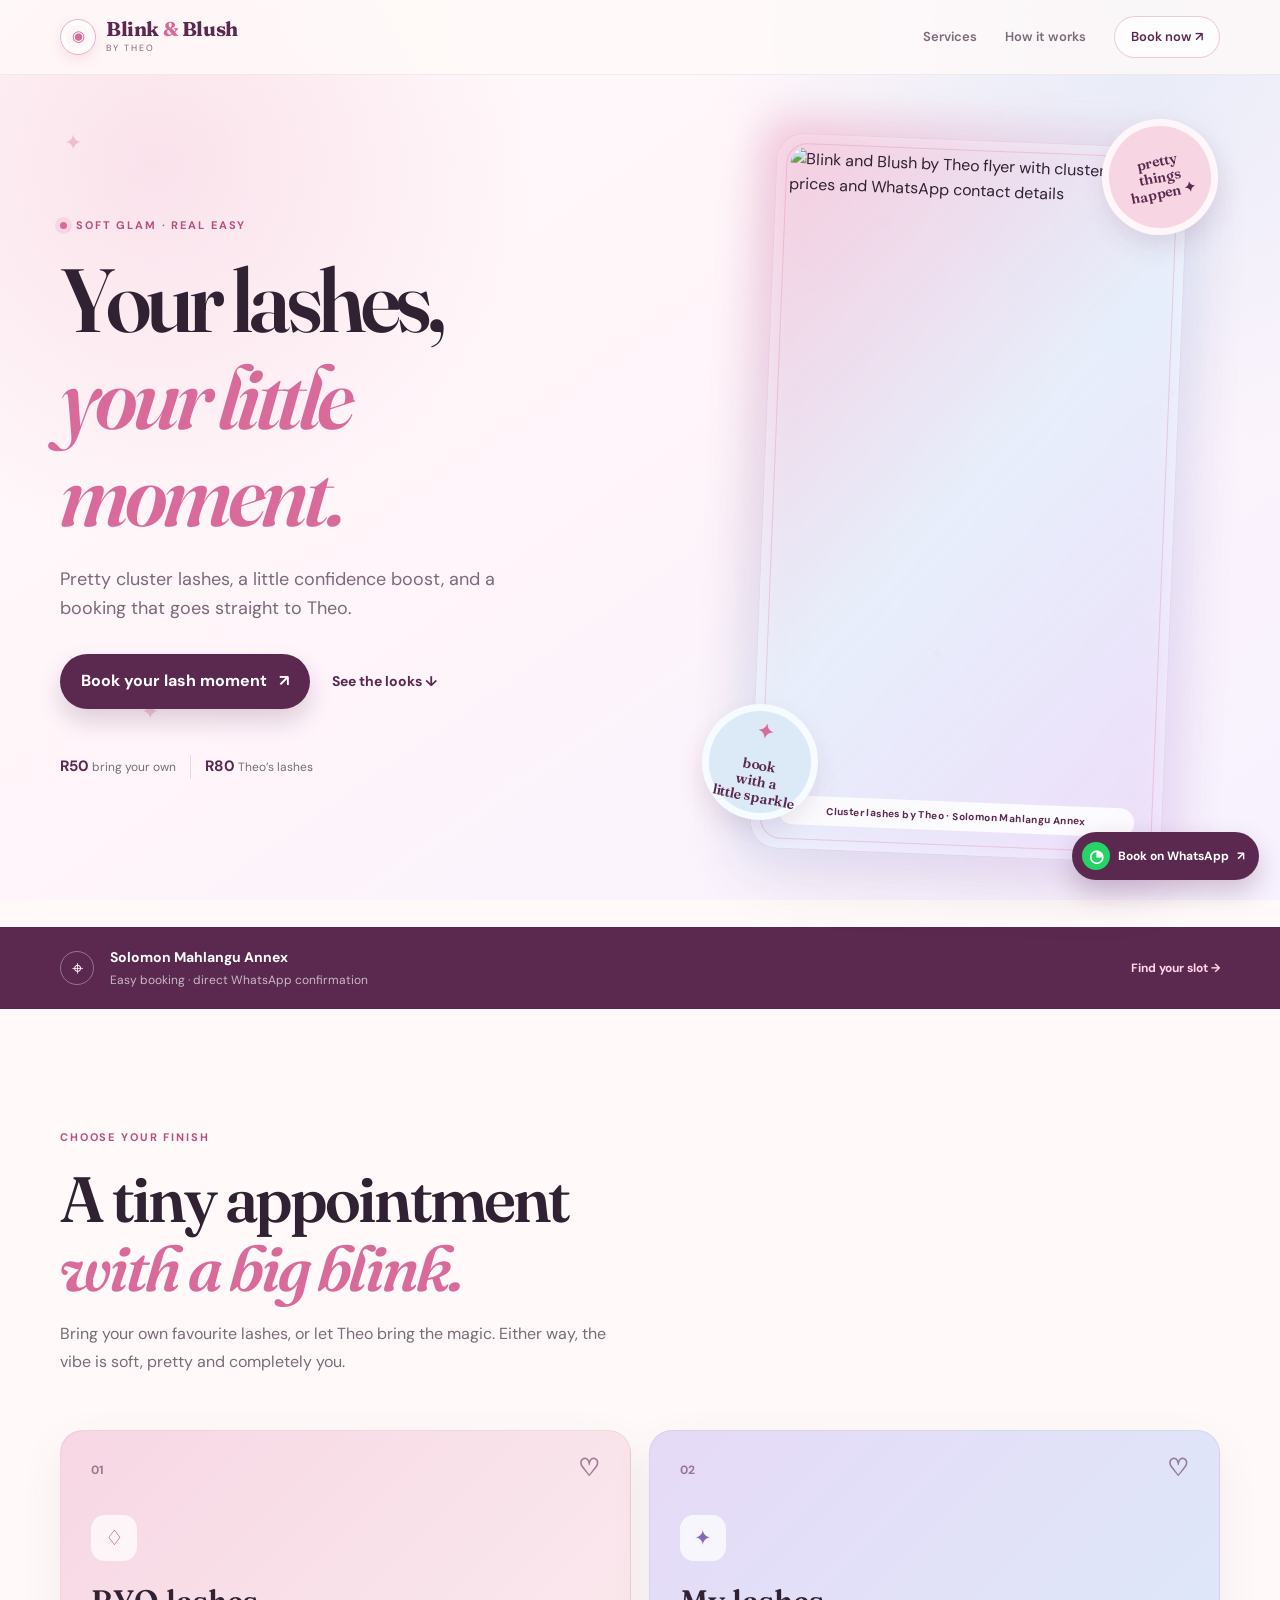
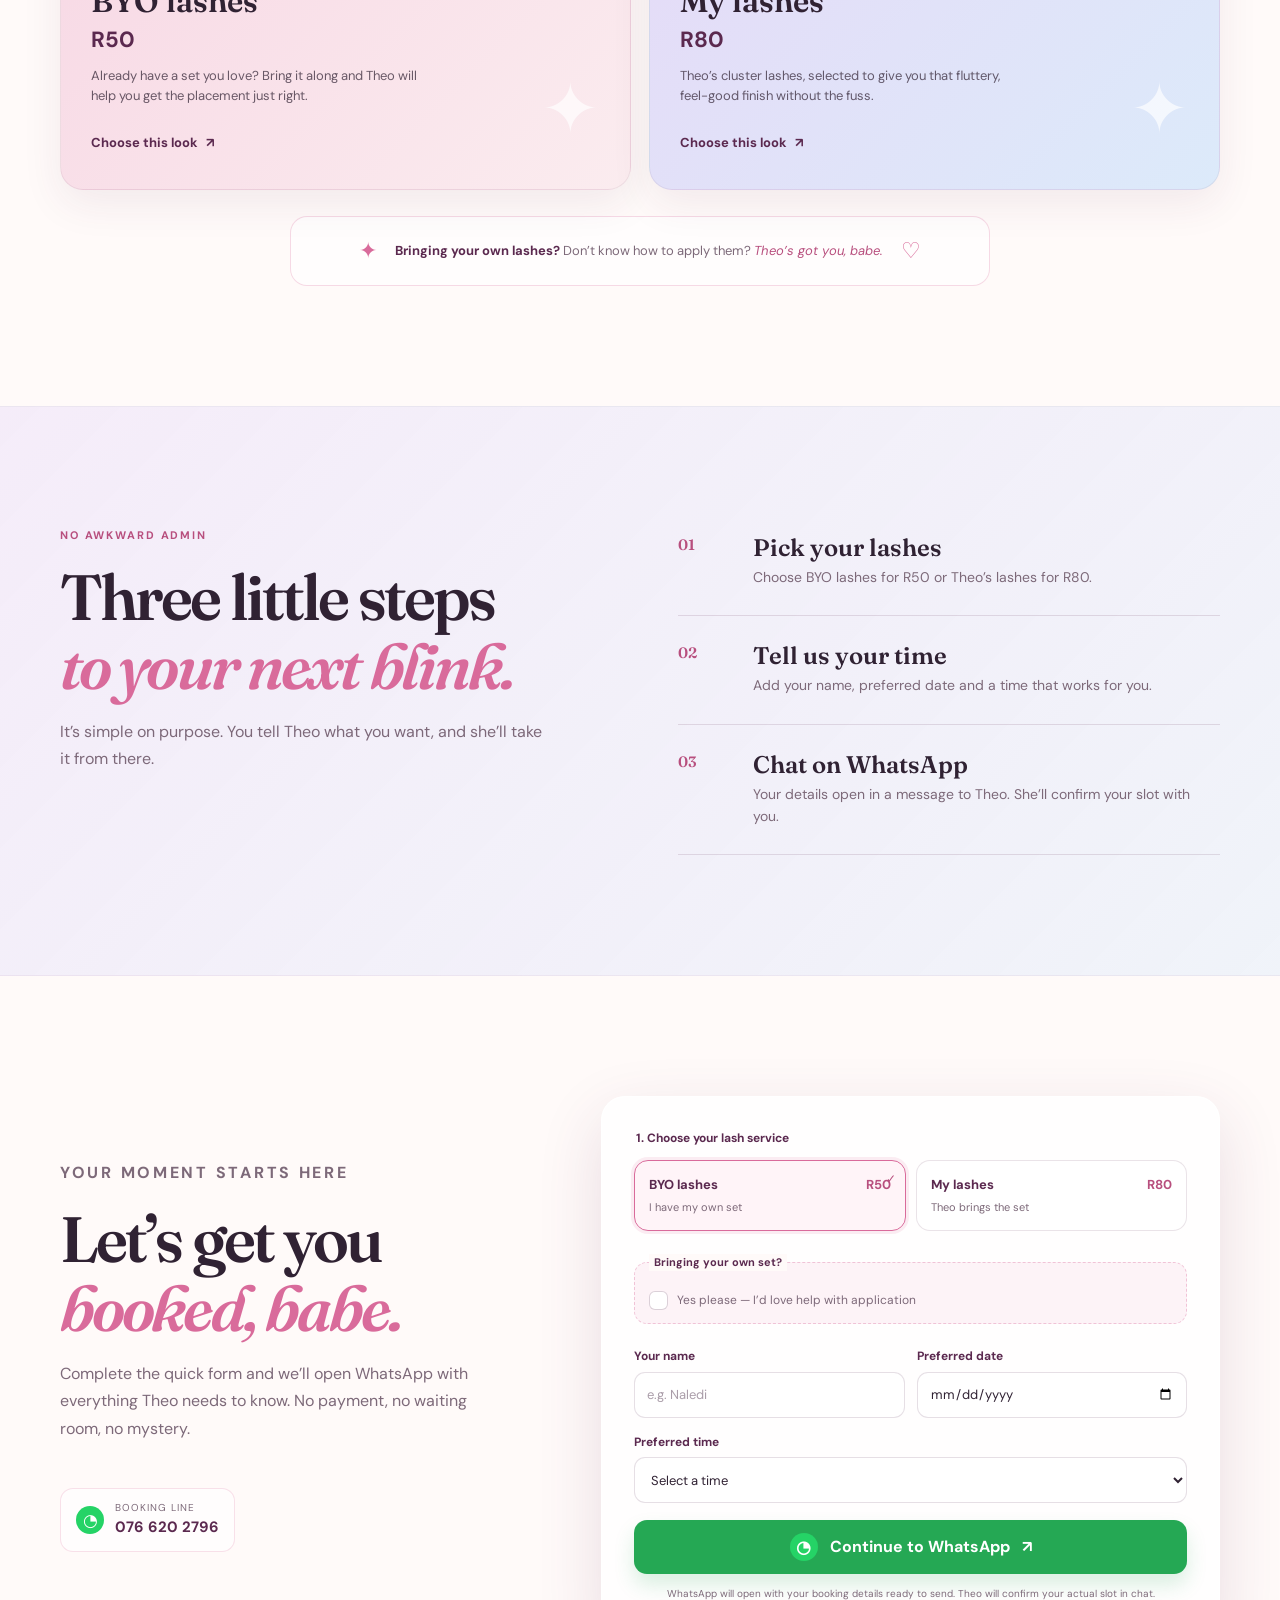
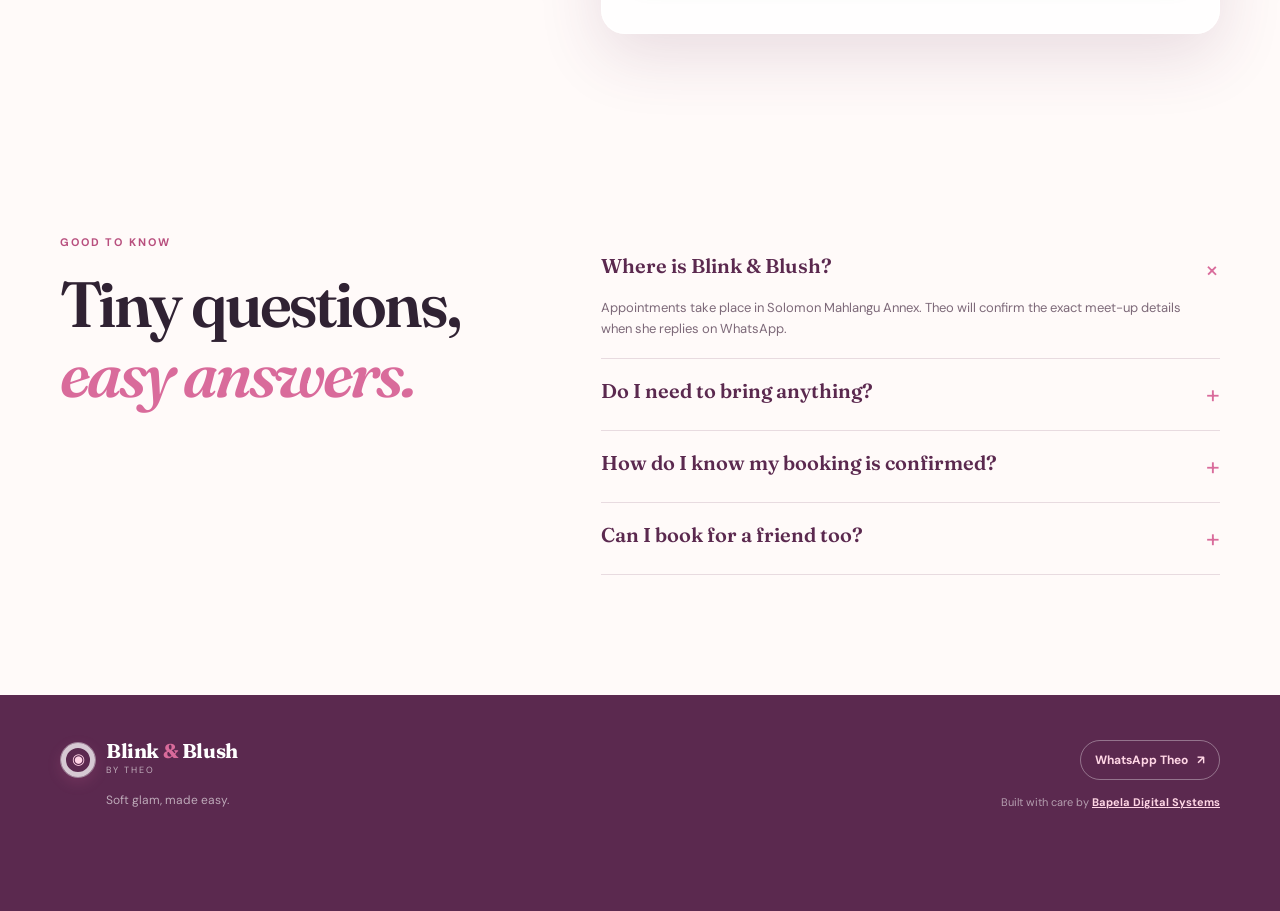
==== projects/blink-and-blush/index.html @ 21116d06 "Add Blink and Blush WhatsApp booking site" ====
<!doctype html>
<html lang="en-ZA">
<head>
  <meta charset="utf-8">
  <meta name="viewport" content="width=device-width, initial-scale=1">
  <title>Blink &amp; Blush by Theo | Cluster Lashes in Solomon Mahlangu Annex</title>
  <meta name="description" content="Book cluster lashes with Theo at Blink &amp; Blush in Solomon Mahlangu Annex. BYO lashes R50 or My lashes R80. Book directly on WhatsApp.">
  <meta name="author" content="Theo — Blink &amp; Blush">
  <meta name="theme-color" content="#f4c3d8">
  <link rel="canonical" href="https://bapeladigital.co.za/blink-and-blush/">
  <meta property="og:type" content="business.business">
  <meta property="og:title" content="Blink &amp; Blush by Theo | Book your lash moment">
  <meta property="og:description" content="Soft, pretty cluster lashes in Solomon Mahlangu Annex. Choose BYO lashes for R50 or My lashes for R80, then book straight to Theo's WhatsApp.">
  <meta property="og:image" content="https://bapeladigital.co.za/assets/bapela-search-icon-512.png">
  <meta property="og:locale" content="en_ZA">
  <meta property="og:site_name" content="Blink &amp; Blush by Theo">
  <meta name="twitter:card" content="summary_large_image">
  <meta name="twitter:title" content="Blink &amp; Blush by Theo">
  <meta name="twitter:description" content="Your lashes, your little moment. Book direct on WhatsApp.">
  <meta name="twitter:image" content="https://bapeladigital.co.za/assets/bapela-search-icon-512.png">
  <link rel="icon" type="image/png" sizes="48x48" href="assets/bapela-search-icon-48.png">
  <link rel="icon" type="image/png" sizes="192x192" href="assets/bapela-search-icon-192.png">
  <link rel="shortcut icon" href="favicon.ico">
  <link rel="preconnect" href="https://fonts.googleapis.com">
  <link rel="preconnect" href="https://fonts.gstatic.com" crossorigin>
  <link href="https://fonts.googleapis.com/css2?family=DM+Sans:wght@400;500;600;700&family=Fraunces:opsz,wght@9..144,500;9..144,600;9..144,700&display=swap" rel="stylesheet">
  <link rel="stylesheet" href="styles.css">
  <script type="application/ld+json">
  {
    "@context": "https://schema.org",
    "@type": "BeautySalon",
    "name": "Blink & Blush by Theo",
    "description": "Cluster lash application by Theo in Solomon Mahlangu Annex.",
    "url": "https://bapeladigital.co.za/blink-and-blush/",
    "telephone": "+27766202796",
    "image": "https://bapeladigital.co.za/assets/bapela-search-icon-512.png",
    "priceRange": "R50-R80",
    "address": {
      "@type": "PostalAddress",
      "addressLocality": "Solomon Mahlangu Annex",
      "addressCountry": "ZA"
    },
    "areaServed": "Solomon Mahlangu Annex",
    "sameAs": ["https://wa.me/27766202796"],
    "makesOffer": [
      {"@type":"Offer","name":"Bring your own lashes","price":"50","priceCurrency":"ZAR"},
      {"@type":"Offer","name":"My lashes","price":"80","priceCurrency":"ZAR"}
    ],
    "parentOrganization": {
      "@type": "Organization",
      "name": "Bapela Digital Systems",
      "url": "https://bapeladigital.co.za/"
    }
  }
  </script>
</head>
<body>
  <div class="sparkle-field" aria-hidden="true"><span>✦</span><span>✧</span><span>✦</span><span>⋆</span><span>✧</span></div>
  <header class="site-header">
    <div class="shell header-inner">
      <a class="brand" href="#top" aria-label="Blink and Blush by Theo home">
        <span class="brand-mark" aria-hidden="true">◉</span>
        <span><strong>Blink <em>&amp;</em> Blush</strong><small>by Theo</small></span>
      </a>
      <nav class="nav-links" aria-label="Main navigation">
        <a href="#services">Services</a>
        <a href="#how-it-works">How it works</a>
        <a class="nav-book" href="#book">Book now <span aria-hidden="true">↗</span></a>
      </nav>
    </div>
  </header>

  <main id="top">
    <section class="hero shell" aria-labelledby="hero-title">
      <div class="hero-copy">
        <p class="eyebrow"><span class="eyebrow-dot"></span> soft glam · real easy</p>
        <h1 id="hero-title">Your lashes,<br><span>your little moment.</span></h1>
        <p class="hero-lede">Pretty cluster lashes, a little confidence boost, and a booking that goes straight to Theo.</p>
        <div class="hero-actions">
          <a class="button button-primary" href="#book">Book your lash moment <span aria-hidden="true">↗</span></a>
          <a class="text-link" href="#services">See the looks <span aria-hidden="true">↓</span></a>
        </div>
        <div class="hero-proof" aria-label="Service highlights">
          <span><b>R50</b> bring your own</span>
          <span class="proof-divider" aria-hidden="true"></span>
          <span><b>R80</b> Theo’s lashes</span>
        </div>
      </div>
      <div class="hero-art-wrap">
        <div class="hero-sticker sticker-top" aria-hidden="true">pretty<br>things<br>happen ✦</div>
        <figure class="flyer-frame">
          <div class="frame-glow"></div>
          <img src="/manus-storage/IMG-20261007-WA0031_226f4c44.jpg" alt="Blink and Blush by Theo flyer with cluster lash prices and WhatsApp contact details" fetchpriority="high">
          <figcaption>Cluster lashes by Theo · Solomon Mahlangu Annex</figcaption>
        </figure>
        <div class="hero-sticker sticker-bottom" aria-hidden="true"><span>✦</span> book<br>with a<br>little sparkle</div>
      </div>
    </section>

    <section class="location-strip" aria-label="Location and booking promise">
      <div class="shell location-inner">
        <span class="location-icon" aria-hidden="true">⌖</span>
        <p><strong>Solomon Mahlangu Annex</strong><span>Easy booking · direct WhatsApp confirmation</span></p>
        <a href="#book">Find your slot <span aria-hidden="true">→</span></a>
      </div>
    </section>

    <section class="section shell" id="services" aria-labelledby="services-title">
      <div class="section-heading">
        <p class="eyebrow">Choose your finish</p>
        <h2 id="services-title">A tiny appointment<br><span>with a big blink.</span></h2>
        <p>Bring your own favourite lashes, or let Theo bring the magic. Either way, the vibe is soft, pretty and completely you.</p>
      </div>
      <div class="service-grid">
        <article class="service-card service-card-featured">
          <div class="card-topline"><span class="service-number">01</span><span class="mini-heart" aria-hidden="true">♡</span></div>
          <div class="service-icon icon-pink" aria-hidden="true">♢</div>
          <h3>BYO lashes</h3>
          <p class="service-price">R50</p>
          <p class="service-description">Already have a set you love? Bring it along and Theo will help you get the placement just right.</p>
          <a class="card-link" href="#book" data-service="BYO lashes">Choose this look <span aria-hidden="true">↗</span></a>
        </article>
        <article class="service-card service-card-lilac">
          <div class="card-topline"><span class="service-number">02</span><span class="mini-heart" aria-hidden="true">♡</span></div>
          <div class="service-icon icon-lilac" aria-hidden="true">✦</div>
          <h3>My lashes</h3>
          <p class="service-price">R80</p>
          <p class="service-description">Theo’s cluster lashes, selected to give you that fluttery, feel-good finish without the fuss.</p>
          <a class="card-link" href="#book" data-service="My lashes">Choose this look <span aria-hidden="true">↗</span></a>
        </article>
      </div>
      <aside class="reassurance-note">
        <span class="note-sparkle" aria-hidden="true">✦</span>
        <p><strong>Bringing your own lashes?</strong> Don’t know how to apply them? <em>Theo’s got you, babe.</em></p>
        <span class="note-heart" aria-hidden="true">♡</span>
      </aside>
    </section>

    <section class="section section-soft" id="how-it-works" aria-labelledby="how-title">
      <div class="shell how-grid">
        <div class="section-heading">
          <p class="eyebrow">No awkward admin</p>
          <h2 id="how-title">Three little steps<br><span>to your next blink.</span></h2>
          <p>It’s simple on purpose. You tell Theo what you want, and she’ll take it from there.</p>
        </div>
        <ol class="steps-list">
          <li><span class="step-number">01</span><div><h3>Pick your lashes</h3><p>Choose BYO lashes for R50 or Theo’s lashes for R80.</p></div></li>
          <li><span class="step-number">02</span><div><h3>Tell us your time</h3><p>Add your name, preferred date and a time that works for you.</p></div></li>
          <li><span class="step-number">03</span><div><h3>Chat on WhatsApp</h3><p>Your details open in a message to Theo. She’ll confirm your slot with you.</p></div></li>
        </ol>
      </div>
    </section>

    <section class="section booking-section" id="book" aria-labelledby="book-title">
      <div class="shell booking-layout">
        <div class="booking-intro">
          <p class="eyebrow">Your moment starts here</p>
          <h2 id="book-title">Let’s get you<br><span>booked, babe.</span></h2>
          <p>Complete the quick form and we’ll open WhatsApp with everything Theo needs to know. No payment, no waiting room, no mystery.</p>
          <div class="booking-contact"><span class="wa-symbol" aria-hidden="true">◔</span><div><small>Booking line</small><strong>076 620 2796</strong></div></div>
        </div>
        <div class="booking-card">
          <form id="booking-form" novalidate>
            <fieldset>
              <legend>1. Choose your lash service</legend>
              <div class="choice-grid">
                <label class="choice-card">
                  <input type="radio" name="service" value="BYO lashes" data-price="R50" checked>
                  <span class="choice-card-body"><span class="choice-title">BYO lashes <strong>R50</strong></span><span class="choice-subtitle">I have my own set</span></span><span class="choice-check" aria-hidden="true">✓</span>
                </label>
                <label class="choice-card">
                  <input type="radio" name="service" value="My lashes" data-price="R80">
                  <span class="choice-card-body"><span class="choice-title">My lashes <strong>R80</strong></span><span class="choice-subtitle">Theo brings the set</span></span><span class="choice-check" aria-hidden="true">✓</span>
                </label>
              </div>
            </fieldset>
            <fieldset class="byo-help-fieldset" id="byo-help-fieldset">
              <legend>Bringing your own set?</legend>
              <label class="check-row"><input type="checkbox" id="application-help" name="applicationHelp"><span class="custom-check" aria-hidden="true">✓</span><span>Yes please — I’d love help with application</span></label>
            </fieldset>
            <div class="form-row">
              <div class="field-group"><label for="customer-name">Your name</label><input id="customer-name" name="customerName" type="text" autocomplete="name" placeholder="e.g. Naledi" required></div>
              <div class="field-group"><label for="booking-date">Preferred date</label><input id="booking-date" name="bookingDate" type="date" required></div>
            </div>
            <div class="field-group"><label for="booking-time">Preferred time</label><select id="booking-time" name="bookingTime" required><option value="">Select a time</option><option>09:00</option><option>10:00</option><option>11:00</option><option>12:00</option><option>13:00</option><option>14:00</option><option>15:00</option><option>16:00</option><option>17:00</option></select></div>
            <p class="form-error" id="form-error" role="alert" hidden>Please add your name, preferred date and a time so Theo can confirm your appointment.</p>
            <button class="button button-submit" type="submit"><span class="button-wa" aria-hidden="true">◔</span> Continue to WhatsApp <span aria-hidden="true">↗</span></button>
            <p class="form-note">WhatsApp will open with your booking details ready to send. Theo will confirm your actual slot in chat.</p>
          </form>
        </div>
      </div>
    </section>

    <section class="section faq-section" aria-labelledby="faq-title">
      <div class="shell faq-layout">
        <div class="section-heading"><p class="eyebrow">Good to know</p><h2 id="faq-title">Tiny questions,<br><span>easy answers.</span></h2></div>
        <div class="faq-list">
          <details open><summary>Where is Blink &amp; Blush? <span aria-hidden="true">+</span></summary><p>Appointments take place in Solomon Mahlangu Annex. Theo will confirm the exact meet-up details when she replies on WhatsApp.</p></details>
          <details><summary>Do I need to bring anything? <span aria-hidden="true">+</span></summary><p>Only bring your own lashes if you choose the BYO option. If you’re not sure how to apply them, tick the help box — Theo can guide you.</p></details>
          <details><summary>How do I know my booking is confirmed? <span aria-hidden="true">+</span></summary><p>Your WhatsApp message is a booking request. Theo will reply to confirm availability and your appointment time.</p></details>
          <details><summary>Can I book for a friend too? <span aria-hidden="true">+</span></summary><p>Absolutely. Mention how many people you’re booking for in your WhatsApp chat and Theo will help coordinate it.</p></details>
        </div>
      </div>
    </section>
  </main>

  <footer class="site-footer">
    <div class="shell footer-inner">
      <div><a class="brand brand-footer" href="#top"><span class="brand-mark" aria-hidden="true">◉</span><span><strong>Blink <em>&amp;</em> Blush</strong><small>by Theo</small></span></a><p class="footer-tagline">Soft glam, made easy.</p></div>
      <div class="footer-right"><a class="footer-wa" href="https://wa.me/27766202796?text=Hi%20Theo%20%F0%9F%92%95%20I%27d%20like%20to%20book%20lashes." target="_blank" rel="noopener">WhatsApp Theo <span aria-hidden="true">↗</span></a><p>Built with care by <a href="https://bapeladigital.co.za/" target="_blank" rel="noopener">Bapela Digital Systems</a></p></div>
    </div>
  </footer>
  <a class="floating-wa" href="#book" aria-label="Book your lashes on WhatsApp"><span class="floating-wa-icon" aria-hidden="true">◔</span><span>Book on WhatsApp</span><span aria-hidden="true">↗</span></a>
  <script src="script.js"></script>
</body>
</html>
---- projects/blink-and-blush/styles.css ----
:root {
  --ink: #302233;
  --plum: #5b294f;
  --muted: #7d6979;
  --pink: #d96b9b;
  --pink-deep: #b84f7e;
  --pink-soft: #f8dce8;
  --lavender: #e4dafa;
  --blue-soft: #d9e8f7;
  --paper: #fffaf9;
  --white: #ffffff;
  --line: rgba(91, 41, 79, .14);
  --shadow: 0 22px 65px rgba(96, 46, 87, .14);
  --shell: min(1160px, calc(100% - 44px));
}
* { box-sizing: border-box; }
html { scroll-behavior: smooth; }
body { margin: 0; color: var(--ink); background: var(--paper); font-family: "DM Sans", sans-serif; line-height: 1.55; overflow-x: hidden; }
body::before { content: ""; position: fixed; z-index: -2; inset: 0; background: radial-gradient(circle at 12% 18%, rgba(244,195,216,.42), transparent 28%), radial-gradient(circle at 89% 3%, rgba(207,226,246,.5), transparent 30%), linear-gradient(145deg, #fffaf9 0%, #fff5fa 48%, #f7f2ff 100%); }
img { max-width: 100%; }
a { color: inherit; }
button, input, select { font: inherit; }
.shell { width: var(--shell); margin-inline: auto; }
.sparkle-field { position: fixed; inset: 0; pointer-events: none; z-index: -1; overflow: hidden; color: rgba(217,107,155,.34); }
.sparkle-field span { position: absolute; font-size: 22px; animation: drift 8s ease-in-out infinite; }
.sparkle-field span:nth-child(1) { top: 14%; left: 5%; } .sparkle-field span:nth-child(2) { top: 42%; right: 8%; animation-delay: -2s; } .sparkle-field span:nth-child(3) { bottom: 19%; left: 11%; animation-delay: -5s; } .sparkle-field span:nth-child(4) { top: 70%; right: 26%; font-size: 30px; animation-delay: -3s; } .sparkle-field span:nth-child(5) { top: 23%; right: 30%; animation-delay: -6s; }
@keyframes drift { 50% { transform: translateY(-12px) rotate(12deg); opacity: .55; } }
.site-header { position: sticky; top: 0; z-index: 20; padding: 16px 0; background: rgba(255,250,249,.78); border-bottom: 1px solid rgba(91,41,79,.08); backdrop-filter: blur(18px); }
.header-inner, .footer-inner { display: flex; align-items: center; justify-content: space-between; gap: 24px; }
.brand { display: inline-flex; align-items: center; gap: 10px; text-decoration: none; color: var(--plum); }
.brand-mark { width: 36px; height: 36px; display: grid; place-items: center; color: var(--pink); border: 1px solid rgba(217,107,155,.5); border-radius: 50%; box-shadow: inset 0 0 0 5px rgba(255,255,255,.75), 0 5px 14px rgba(217,107,155,.16); font-size: 15px; }
.brand strong { display: block; font: 700 20px/1 "Fraunces", serif; letter-spacing: -.02em; }
.brand em { color: var(--pink); font-style: normal; }
.brand small { display: block; margin-top: 3px; font-size: 9px; letter-spacing: .22em; text-transform: uppercase; color: var(--muted); }
.nav-links { display: flex; align-items: center; gap: 28px; color: var(--muted); font-size: 13px; font-weight: 600; }
.nav-links a { text-decoration: none; } .nav-links a:hover, .nav-links a:focus-visible { color: var(--pink-deep); }
.nav-book { padding: 10px 16px; border: 1px solid rgba(217,107,155,.36); border-radius: 999px; background: rgba(255,255,255,.65); color: var(--plum) !important; }
.hero { min-height: 690px; display: grid; grid-template-columns: 1.05fr .95fr; align-items: center; gap: clamp(50px, 8vw, 130px); padding-top: 66px; padding-bottom: 72px; }
.eyebrow { display: flex; align-items: center; gap: 9px; margin: 0 0 18px; color: var(--pink-deep); font-size: 11px; font-weight: 700; letter-spacing: .17em; text-transform: uppercase; }
.eyebrow-dot { width: 7px; height: 7px; border-radius: 50%; background: var(--pink); box-shadow: 0 0 0 5px rgba(217,107,155,.14); }
h1, h2, h3, p { margin-top: 0; }
h1, h2, h3 { font-family: "Fraunces", serif; line-height: 1.08; font-weight: 600; }
h1 { max-width: 640px; margin-bottom: 22px; font-size: clamp(52px, 7vw, 94px); letter-spacing: -.05em; }
h1 span, h2 span { color: var(--pink); font-style: italic; }
.hero-lede { max-width: 480px; margin-bottom: 30px; color: var(--muted); font-size: 18px; line-height: 1.65; }
.hero-actions { display: flex; align-items: center; flex-wrap: wrap; gap: 22px; }
.button { display: inline-flex; align-items: center; justify-content: center; gap: 12px; border: 0; cursor: pointer; text-decoration: none; font-weight: 700; }
.button-primary { padding: 15px 21px; border-radius: 999px; background: var(--plum); color: white; box-shadow: 0 12px 24px rgba(91,41,79,.2); transition: transform .2s ease, background .2s ease, box-shadow .2s ease; }
.button-primary:hover, .button-primary:focus-visible { background: var(--pink-deep); transform: translateY(-2px); box-shadow: 0 16px 28px rgba(184,79,126,.25); }
.text-link { color: var(--plum); font-size: 14px; font-weight: 700; text-decoration: none; } .text-link:hover { color: var(--pink-deep); }
.hero-proof { display: flex; align-items: center; gap: 14px; margin-top: 46px; color: var(--muted); font-size: 12px; } .hero-proof b { color: var(--plum); font-size: 15px; } .proof-divider { width: 1px; height: 24px; background: var(--line); }
.hero-art-wrap { position: relative; width: min(100%, 410px); justify-self: center; }
.flyer-frame { position: relative; margin: 0; padding: 12px; background: rgba(255,255,255,.76); border: 1px solid rgba(255,255,255,.95); border-radius: 27px; box-shadow: var(--shadow), 0 0 0 1px rgba(217,107,155,.13); transform: rotate(2.3deg); }
.flyer-frame::before { content: ""; position: absolute; inset: 8px; border: 1px solid rgba(217,107,155,.28); border-radius: 21px; pointer-events: none; z-index: 1; }
.flyer-frame img { display: block; width: 100%; aspect-ratio: 768/1376; object-fit: cover; border-radius: 17px; }
.flyer-frame figcaption { position: absolute; bottom: 23px; left: 26px; right: 26px; z-index: 2; padding: 7px 10px; border-radius: 999px; background: rgba(255,255,255,.83); color: var(--plum); font-size: 10px; font-weight: 700; letter-spacing: .04em; text-align: center; }
.frame-glow { position: absolute; z-index: -1; inset: -18px; border-radius: 30px; background: linear-gradient(130deg, rgba(242,181,207,.7), rgba(211,226,248,.54), rgba(231,209,247,.72)); filter: blur(19px); }
.hero-sticker { position: absolute; z-index: 3; display: grid; place-items: center; width: 116px; height: 116px; border-radius: 50%; color: var(--plum); text-align: center; font: 600 14px/1.15 "Fraunces", serif; box-shadow: 0 12px 25px rgba(91,41,79,.12); transform: rotate(-12deg); }
.sticker-top { top: -22px; right: -44px; background: #f7d5e3; border: 7px solid #fff6fa; } .sticker-bottom { bottom: 35px; left: -62px; background: #dce9f7; border: 7px solid #f5fbff; transform: rotate(11deg); } .sticker-bottom span { color: var(--pink); font-size: 20px; }
.location-strip { background: var(--plum); color: white; } .location-inner { display: flex; align-items: center; gap: 16px; min-height: 82px; } .location-icon { display: grid; place-items: center; width: 34px; height: 34px; border: 1px solid rgba(255,255,255,.35); border-radius: 50%; font-size: 20px; } .location-inner p { display: flex; flex: 1; flex-direction: column; gap: 2px; margin: 0; } .location-inner strong { font-size: 14px; } .location-inner p span { color: rgba(255,255,255,.67); font-size: 12px; } .location-inner a { color: #ffd6e5; font-size: 12px; font-weight: 700; text-decoration: none; }
.section { padding-top: 120px; padding-bottom: 120px; } .section-heading { max-width: 560px; } .section-heading h2, .booking-intro h2 { margin-bottom: 18px; font-size: clamp(42px, 5vw, 64px); letter-spacing: -.045em; } .section-heading > p:last-child, .booking-intro > p { color: var(--muted); font-size: 16px; line-height: 1.7; }
.service-grid { display: grid; grid-template-columns: repeat(2, minmax(0, 1fr)); gap: 18px; margin-top: 55px; } .service-card { position: relative; min-height: 360px; padding: 30px; overflow: hidden; border: 1px solid rgba(91,41,79,.08); border-radius: 23px; box-shadow: 0 14px 40px rgba(91,41,79,.08); } .service-card::after { content: "✦"; position: absolute; right: 30px; bottom: 24px; color: rgba(255,255,255,.68); font-size: 70px; } .service-card-featured { background: linear-gradient(135deg, #f7d7e4, #fbecef); } .service-card-lilac { background: linear-gradient(135deg, #e6daf7, #dceafa); } .card-topline { display: flex; justify-content: space-between; color: rgba(91,41,79,.57); font-size: 12px; font-weight: 700; } .mini-heart { font-size: 24px; line-height: .6; } .service-icon { display: grid; place-items: center; width: 46px; height: 46px; margin-top: 36px; border-radius: 14px; font-size: 21px; } .icon-pink { background: rgba(255,255,255,.72); color: var(--pink-deep); } .icon-lilac { background: rgba(255,255,255,.75); color: #8a67bd; } .service-card h3 { margin: 24px 0 6px; font-size: 31px; } .service-price { margin-bottom: 12px; color: var(--plum); font: 700 22px "DM Sans", sans-serif; } .service-description { max-width: 330px; margin-bottom: 24px; color: rgba(48,34,51,.72); font-size: 13px; } .card-link { position: relative; z-index: 1; display: inline-flex; gap: 8px; color: var(--plum); font-size: 13px; font-weight: 700; text-decoration: none; } .card-link:hover { color: var(--pink-deep); }
.reassurance-note { display: flex; align-items: center; justify-content: center; gap: 18px; max-width: 700px; margin: 26px auto 0; padding: 17px 22px; border: 1px solid rgba(217,107,155,.25); border-radius: 17px; background: rgba(255,255,255,.65); text-align: center; } .reassurance-note p { margin: 0; font-size: 13px; color: var(--muted); } .reassurance-note strong { color: var(--plum); } .reassurance-note em { color: var(--pink-deep); } .note-sparkle, .note-heart { color: var(--pink); font-size: 22px; }
.section-soft { background: linear-gradient(135deg, rgba(237,225,250,.55), rgba(222,236,249,.46)); border-top: 1px solid rgba(91,41,79,.05); border-bottom: 1px solid rgba(91,41,79,.05); } .how-grid { display: grid; grid-template-columns: .95fr 1.05fr; gap: clamp(60px, 10vw, 150px); align-items: start; } .steps-list { list-style: none; margin: 0; padding: 8px 0 0; } .steps-list li { display: grid; grid-template-columns: 55px 1fr; gap: 20px; padding: 0 0 27px; margin-bottom: 27px; border-bottom: 1px solid var(--line); } .steps-list li:last-child { margin-bottom: 0; } .step-number { color: var(--pink-deep); font: 600 15px "Fraunces", serif; } .steps-list h3 { margin-bottom: 6px; font-size: 24px; } .steps-list p { margin: 0; color: var(--muted); font-size: 14px; }
.booking-section { position: relative; } .booking-layout { display: grid; grid-template-columns: .83fr 1.17fr; gap: clamp(45px, 8vw, 110px); align-items: center; } .booking-intro { padding-bottom: 20px; } .booking-contact { display: inline-flex; align-items: center; gap: 11px; margin-top: 30px; padding: 11px 15px; border: 1px solid rgba(217,107,155,.2); border-radius: 13px; background: rgba(255,255,255,.62); } .wa-symbol, .button-wa { display: grid; place-items: center; width: 28px; height: 28px; border-radius: 50%; background: #25d366; color: white; font-size: 17px; } .booking-contact small { display: block; color: var(--muted); font-size: 10px; text-transform: uppercase; letter-spacing: .1em; } .booking-contact strong { color: var(--plum); font-size: 15px; }
.booking-card { padding: 32px; border: 1px solid rgba(255,255,255,.85); border-radius: 24px; background: rgba(255,255,255,.8); box-shadow: var(--shadow); backdrop-filter: blur(10px); } fieldset { margin: 0 0 23px; padding: 0; border: 0; } legend { margin-bottom: 12px; color: var(--plum); font-size: 12px; font-weight: 700; } .choice-grid { display: grid; grid-template-columns: repeat(2, 1fr); gap: 10px; } .choice-card { position: relative; display: block; cursor: pointer; } .choice-card input { position: absolute; opacity: 0; } .choice-card-body { display: block; padding: 14px; border: 1px solid rgba(91,41,79,.13); border-radius: 14px; background: rgba(255,255,255,.58); transition: border .2s, background .2s, box-shadow .2s; } .choice-card input:checked + .choice-card-body { border-color: var(--pink); background: #fff4f8; box-shadow: 0 0 0 3px rgba(217,107,155,.12); } .choice-card input:focus-visible + .choice-card-body { outline: 3px solid rgba(217,107,155,.3); outline-offset: 2px; } .choice-title { display: flex; justify-content: space-between; gap: 10px; color: var(--plum); font-size: 13px; font-weight: 700; } .choice-title strong { color: var(--pink-deep); } .choice-subtitle { display: block; margin-top: 4px; color: var(--muted); font-size: 11px; } .choice-check { position: absolute; top: 10px; right: 10px; display: none; color: var(--pink-deep); font-size: 12px; } .choice-card input:checked ~ .choice-check { display: block; } .byo-help-fieldset { padding: 12px 14px 13px; border: 1px dashed rgba(217,107,155,.35); border-radius: 13px; background: rgba(251,233,241,.55); } .byo-help-fieldset legend { margin: -25px 0 8px; padding: 0 5px; background: var(--paper); font-size: 11px; } .check-row { display: flex; align-items: center; gap: 9px; cursor: pointer; color: var(--muted); font-size: 12px; } .check-row input { position: absolute; opacity: 0; } .custom-check { display: grid; place-items: center; width: 19px; height: 19px; border: 1px solid rgba(91,41,79,.22); border-radius: 6px; color: transparent; background: white; font-size: 12px; } .check-row input:checked + .custom-check { border-color: var(--pink); background: var(--pink); color: white; } .check-row input:focus-visible + .custom-check { outline: 3px solid rgba(217,107,155,.28); outline-offset: 2px; }
.form-row { display: grid; grid-template-columns: 1fr 1fr; gap: 12px; } .field-group { margin-bottom: 15px; } .field-group label { display: block; margin-bottom: 6px; color: var(--plum); font-size: 12px; font-weight: 700; } input[type="text"], input[type="date"], select { width: 100%; min-height: 46px; padding: 10px 12px; border: 1px solid rgba(91,41,79,.15); border-radius: 11px; outline: 0; background: rgba(255,255,255,.72); color: var(--ink); font-size: 13px; } input[type="text"]:focus, input[type="date"]:focus, select:focus { border-color: var(--pink); box-shadow: 0 0 0 3px rgba(217,107,155,.12); } input::placeholder { color: #aa9da9; } .button-submit { width: 100%; min-height: 54px; margin-top: 2px; border-radius: 13px; background: #25a854; color: white; box-shadow: 0 11px 20px rgba(37,168,84,.17); transition: background .2s ease, transform .2s ease; } .button-submit:hover, .button-submit:focus-visible { background: #168640; transform: translateY(-1px); } .form-note { margin: 12px 0 0; color: var(--muted); font-size: 10px; line-height: 1.5; text-align: center; } .form-error { margin: 0 0 13px; padding: 10px 12px; border-radius: 10px; background: #fff0f0; color: #a4324e; font-size: 12px; }
.faq-section { padding-top: 80px; } .faq-layout { display: grid; grid-template-columns: .8fr 1.2fr; gap: clamp(50px, 10vw, 150px); } .faq-list details { padding: 19px 0; border-bottom: 1px solid var(--line); } .faq-list summary { display: flex; justify-content: space-between; gap: 20px; cursor: pointer; color: var(--plum); font: 600 20px "Fraunces", serif; list-style: none; } .faq-list summary::-webkit-details-marker { display: none; } .faq-list summary span { color: var(--pink); font: 400 25px "DM Sans", sans-serif; } .faq-list details[open] summary span { transform: rotate(45deg); } .faq-list p { max-width: 610px; margin: 12px 0 0; color: var(--muted); font-size: 13px; }
.site-footer { padding: 45px 0 100px; background: var(--plum); color: white; } .brand-footer { color: white; } .brand-footer .brand-mark { border-color: rgba(255,255,255,.42); color: #ffd3e5; } .brand-footer small { color: rgba(255,255,255,.62); } .footer-tagline { margin: 13px 0 0 46px; color: rgba(255,255,255,.6); font-size: 12px; } .footer-right { text-align: right; } .footer-wa { display: inline-flex; gap: 9px; padding: 10px 14px; border: 1px solid rgba(255,255,255,.35); border-radius: 999px; color: #ffd6e5; font-size: 12px; font-weight: 700; text-decoration: none; } .footer-right p { margin: 14px 0 0; color: rgba(255,255,255,.55); font-size: 11px; } .footer-right p a { color: #ffd6e5; font-weight: 700; }
.floating-wa { position: fixed; right: 21px; bottom: 20px; z-index: 30; display: inline-flex; align-items: center; gap: 8px; padding: 10px 14px 10px 10px; border-radius: 999px; background: var(--plum); color: white; box-shadow: 0 12px 26px rgba(91,41,79,.25); font-size: 12px; font-weight: 700; text-decoration: none; } .floating-wa-icon { display: grid; place-items: center; width: 28px; height: 28px; border-radius: 50%; background: #25d366; font-size: 17px; }
:focus-visible { outline: 3px solid rgba(217,107,155,.45); outline-offset: 4px; }
@media (max-width: 900px) { .hero { gap: 50px; } .how-grid, .booking-layout, .faq-layout { gap: 45px; } }
@media (max-width: 760px) { :root { --shell: min(100% - 32px, 560px); } .site-header { padding: 12px 0; } .nav-links { gap: 10px; } .nav-links a:not(.nav-book) { display: none; } .nav-book { padding: 9px 13px; font-size: 11px; } .hero { display: flex; flex-direction: column; align-items: flex-start; gap: 40px; min-height: auto; padding-top: 62px; padding-bottom: 67px; } h1 { font-size: clamp(51px, 15vw, 77px); } .hero-lede { font-size: 16px; } .hero-art-wrap { align-self: center; width: min(88%, 360px); } .sticker-top { right: -22px; } .sticker-bottom { left: -28px; bottom: 25px; } .location-inner { min-height: 92px; gap: 11px; } .location-inner a { display: none; } .section { padding-top: 80px; padding-bottom: 80px; } .section-heading h2, .booking-intro h2 { font-size: 47px; } .service-grid, .how-grid, .booking-layout, .faq-layout { grid-template-columns: 1fr; } .service-grid { margin-top: 35px; } .service-card { min-height: 320px; } .how-grid { gap: 45px; } .booking-card { padding: 22px; } .form-row { grid-template-columns: 1fr; gap: 0; } .faq-section { padding-top: 30px; } .footer-inner { align-items: flex-start; flex-direction: column; } .footer-right { text-align: left; } .floating-wa { right: 12px; bottom: 12px; } }
@media (max-width: 420px) { .brand strong { font-size: 18px; } .hero-actions { align-items: flex-start; flex-direction: column; gap: 16px; } .choice-grid { grid-template-columns: 1fr; } .hero-proof { gap: 10px; font-size: 11px; } .hero-proof b { font-size: 13px; } .reassurance-note { gap: 10px; padding-inline: 14px; } }
@media (prefers-reduced-motion: reduce) { *, *::before, *::after { scroll-behavior: auto !important; animation-duration: .01ms !important; animation-iteration-count: 1 !important; transition-duration: .01ms !important; } }
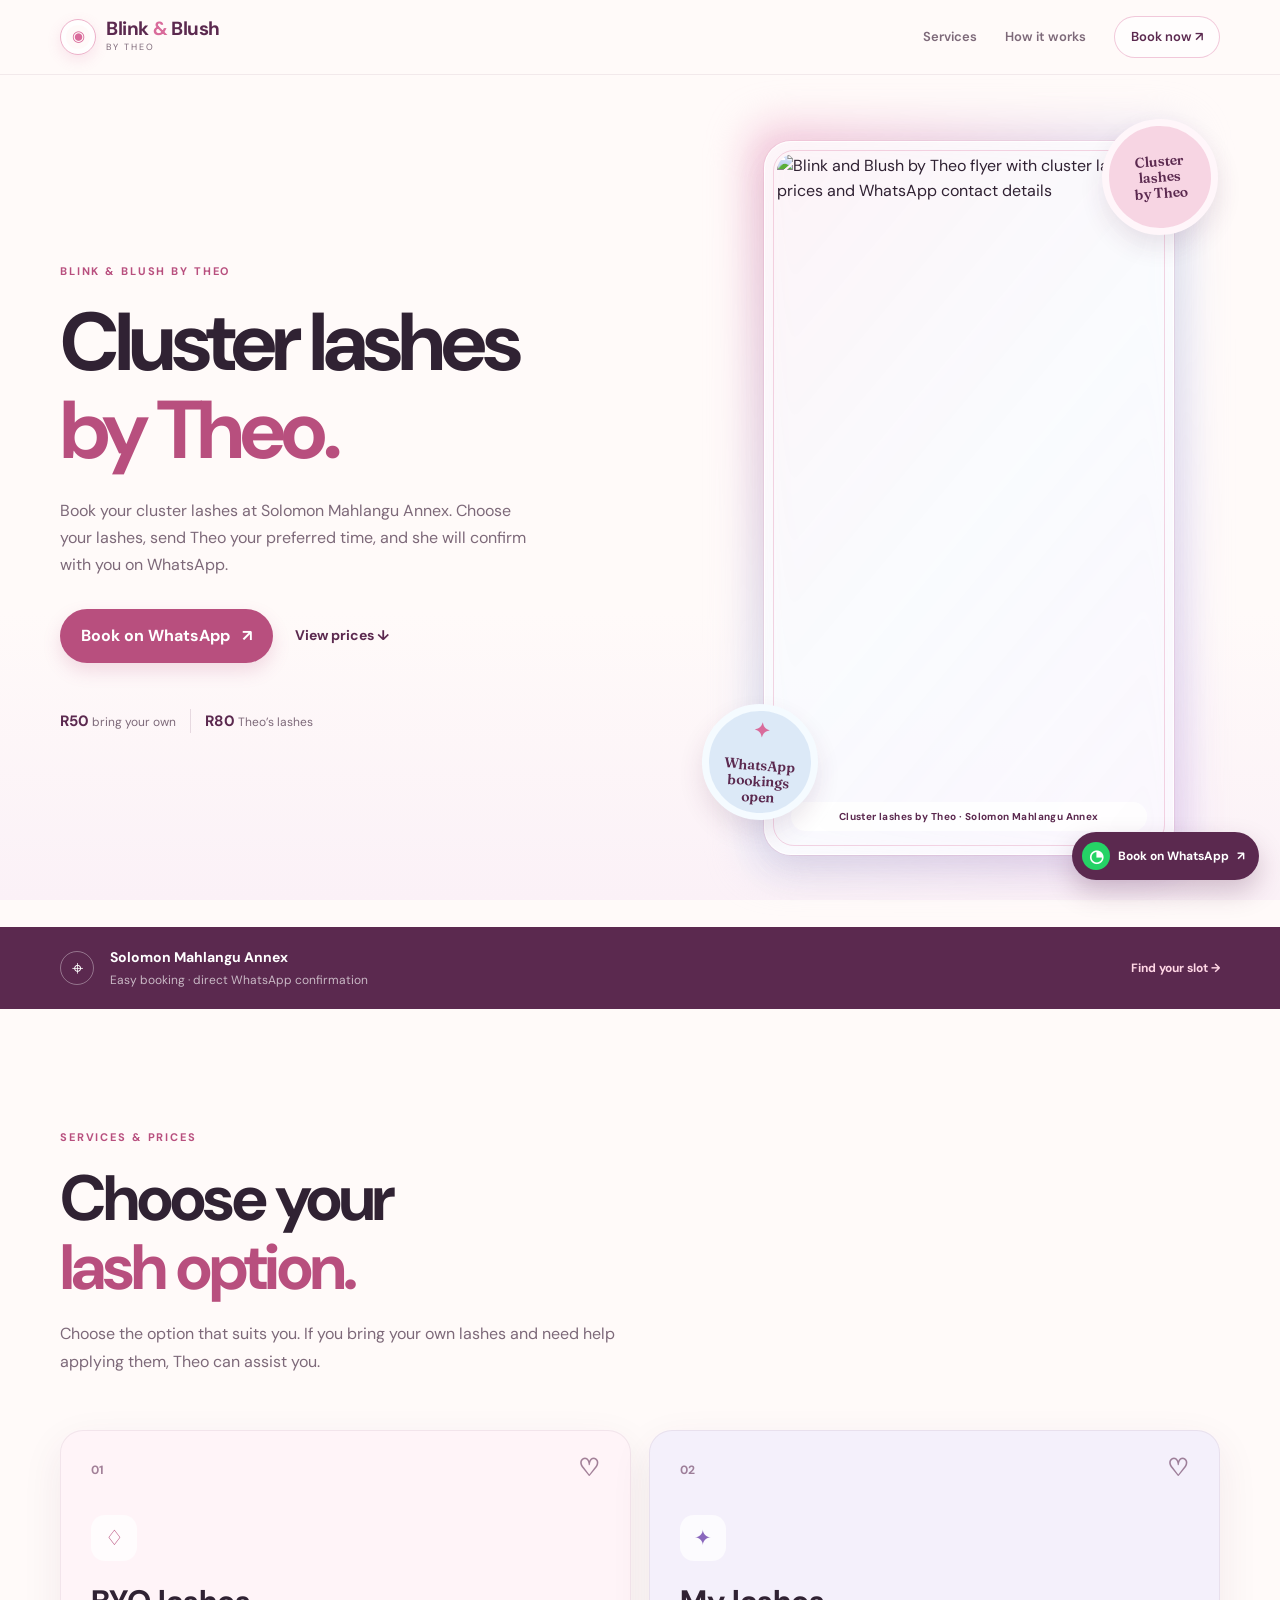
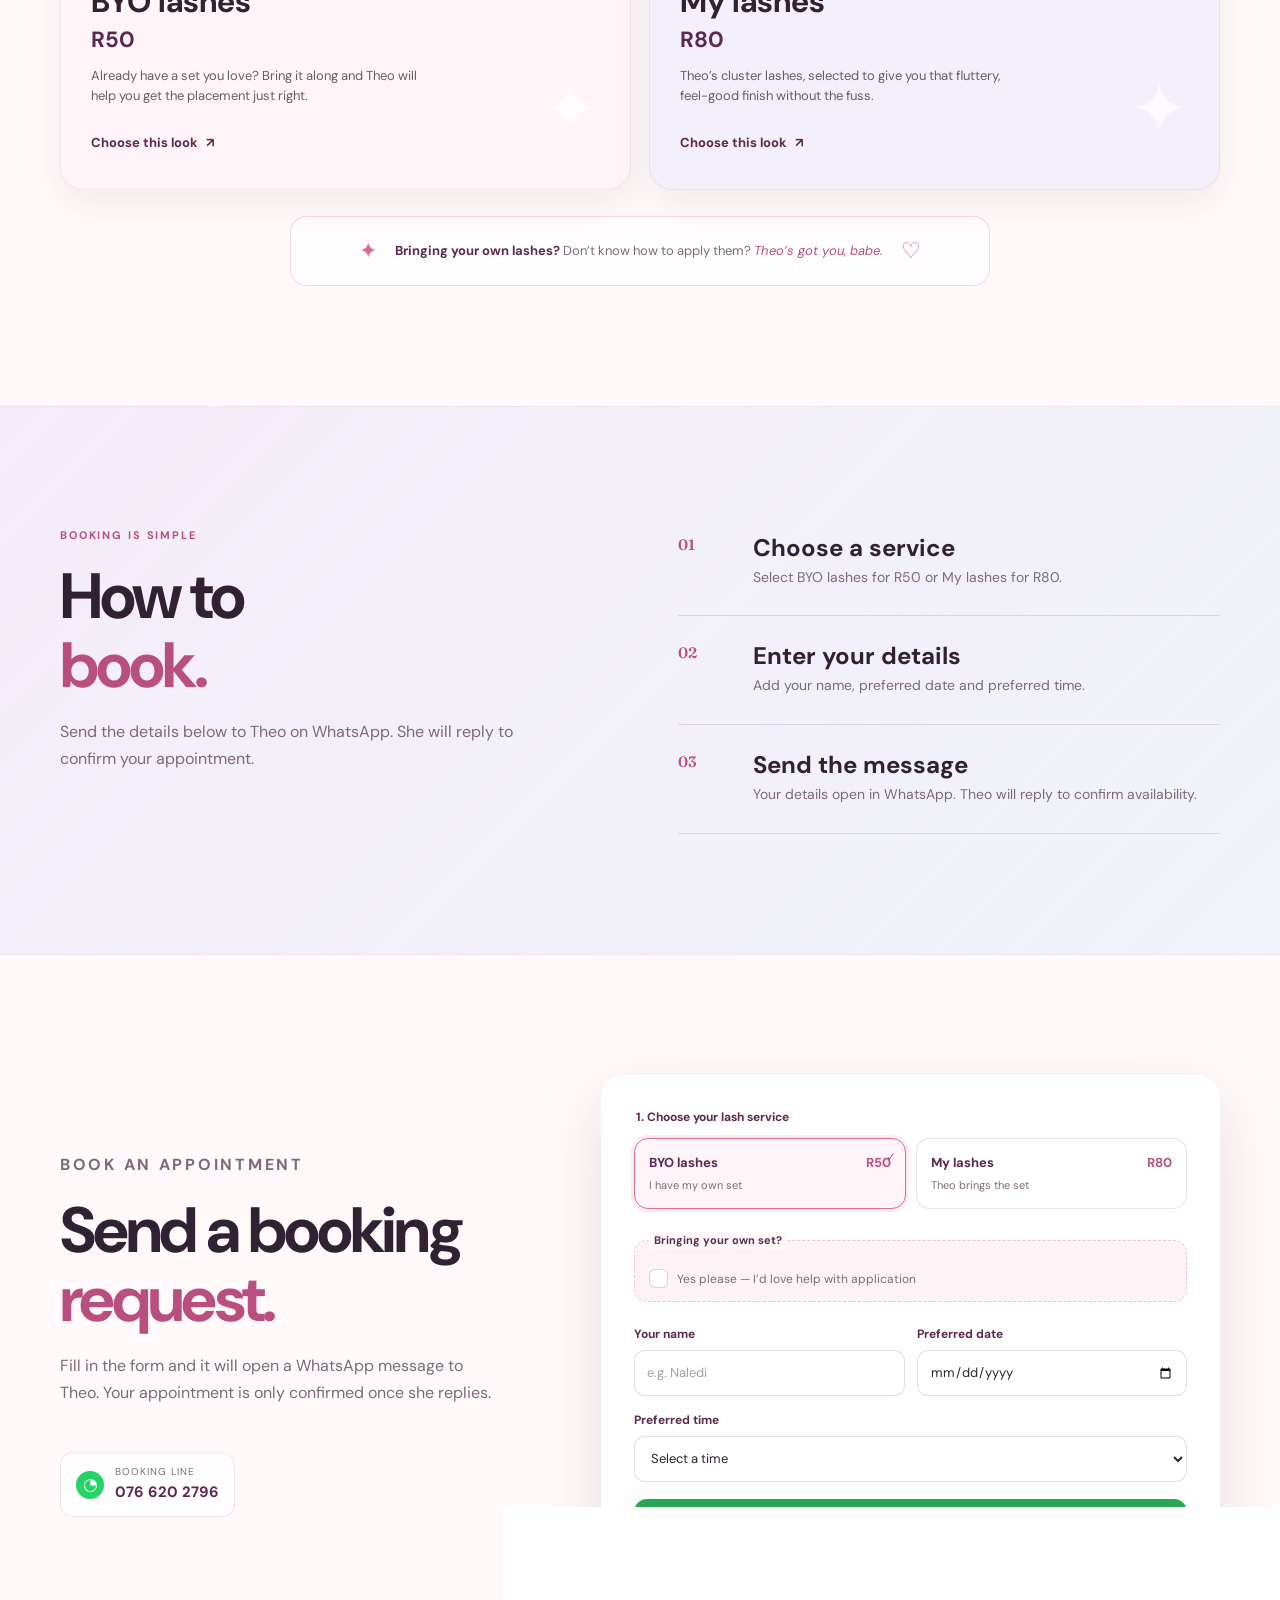
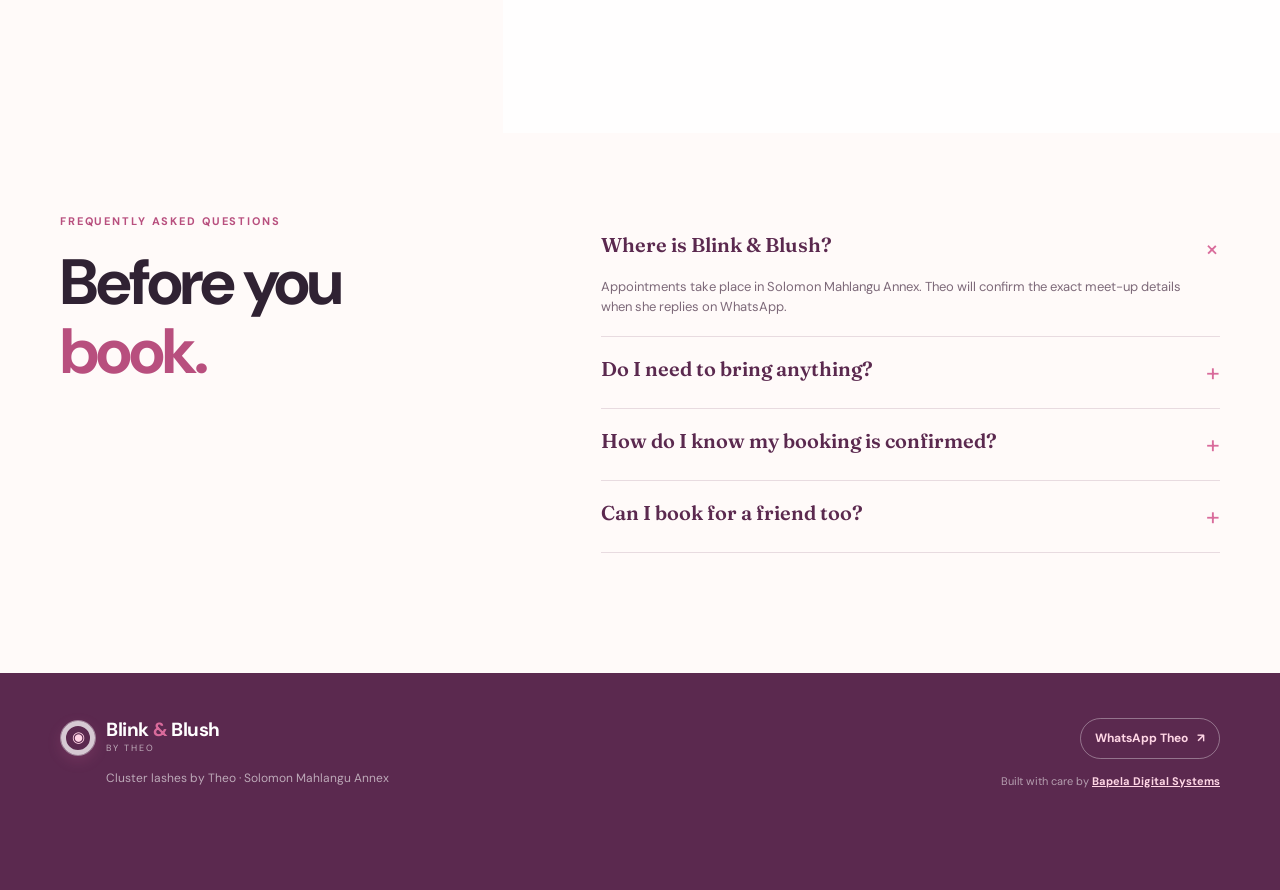
==== commit f69694fc: "Simplify Blink and Blush visual direction" ====
--- a/projects/blink-and-blush/index.html
+++ b/projects/blink-and-blush/index.html
@@ -9,7 +9,7 @@
   <meta name="theme-color" content="#f4c3d8">
   <link rel="canonical" href="https://bapeladigital.co.za/blink-and-blush/">
   <meta property="og:type" content="business.business">
-  <meta property="og:title" content="Blink &amp; Blush by Theo | Book your lash moment">
+  <meta property="og:title" content="Blink &amp; Blush by Theo | Book on WhatsApp">
   <meta property="og:description" content="Soft, pretty cluster lashes in Solomon Mahlangu Annex. Choose BYO lashes for R50 or My lashes for R80, then book straight to Theo's WhatsApp.">
   <meta property="og:image" content="https://bapeladigital.co.za/assets/bapela-search-icon-512.png">
   <meta property="og:locale" content="en_ZA">
@@ -73,12 +73,12 @@
   <main id="top">
     <section class="hero shell" aria-labelledby="hero-title">
       <div class="hero-copy">
-        <p class="eyebrow"><span class="eyebrow-dot"></span> soft glam · real easy</p>
-        <h1 id="hero-title">Your lashes,<br><span>your little moment.</span></h1>
-        <p class="hero-lede">Pretty cluster lashes, a little confidence boost, and a booking that goes straight to Theo.</p>
+        <p class="eyebrow">Blink &amp; Blush by Theo</p>
+        <h1 id="hero-title">Cluster lashes<br><span>by Theo.</span></h1>
+        <p class="hero-lede">Book your cluster lashes at Solomon Mahlangu Annex. Choose your lashes, send Theo your preferred time, and she will confirm with you on WhatsApp.</p>
         <div class="hero-actions">
-          <a class="button button-primary" href="#book">Book your lash moment <span aria-hidden="true">↗</span></a>
-          <a class="text-link" href="#services">See the looks <span aria-hidden="true">↓</span></a>
+          <a class="button button-primary" href="#book">Book on WhatsApp <span aria-hidden="true">↗</span></a>
+          <a class="text-link" href="#services">View prices <span aria-hidden="true">↓</span></a>
         </div>
         <div class="hero-proof" aria-label="Service highlights">
           <span><b>R50</b> bring your own</span>
@@ -87,13 +87,13 @@
         </div>
       </div>
       <div class="hero-art-wrap">
-        <div class="hero-sticker sticker-top" aria-hidden="true">pretty<br>things<br>happen ✦</div>
+        <div class="hero-sticker sticker-top" aria-hidden="true">Cluster<br>lashes<br>by Theo</div>
         <figure class="flyer-frame">
           <div class="frame-glow"></div>
           <img src="/manus-storage/IMG-20261007-WA0031_226f4c44.jpg" alt="Blink and Blush by Theo flyer with cluster lash prices and WhatsApp contact details" fetchpriority="high">
           <figcaption>Cluster lashes by Theo · Solomon Mahlangu Annex</figcaption>
         </figure>
-        <div class="hero-sticker sticker-bottom" aria-hidden="true"><span>✦</span> book<br>with a<br>little sparkle</div>
+        <div class="hero-sticker sticker-bottom" aria-hidden="true"><span>✦</span> WhatsApp<br>bookings<br>open</div>
       </div>
     </section>
 
@@ -107,9 +107,9 @@
 
     <section class="section shell" id="services" aria-labelledby="services-title">
       <div class="section-heading">
-        <p class="eyebrow">Choose your finish</p>
-        <h2 id="services-title">A tiny appointment<br><span>with a big blink.</span></h2>
-        <p>Bring your own favourite lashes, or let Theo bring the magic. Either way, the vibe is soft, pretty and completely you.</p>
+        <p class="eyebrow">Services &amp; prices</p>
+        <h2 id="services-title">Choose your<br><span>lash option.</span></h2>
+        <p>Choose the option that suits you. If you bring your own lashes and need help applying them, Theo can assist you.</p>
       </div>
       <div class="service-grid">
         <article class="service-card service-card-featured">
@@ -139,14 +139,14 @@
     <section class="section section-soft" id="how-it-works" aria-labelledby="how-title">
       <div class="shell how-grid">
         <div class="section-heading">
-          <p class="eyebrow">No awkward admin</p>
-          <h2 id="how-title">Three little steps<br><span>to your next blink.</span></h2>
-          <p>It’s simple on purpose. You tell Theo what you want, and she’ll take it from there.</p>
+          <p class="eyebrow">Booking is simple</p>
+          <h2 id="how-title">How to<br><span>book.</span></h2>
+          <p>Send the details below to Theo on WhatsApp. She will reply to confirm your appointment.</p>
         </div>
         <ol class="steps-list">
-          <li><span class="step-number">01</span><div><h3>Pick your lashes</h3><p>Choose BYO lashes for R50 or Theo’s lashes for R80.</p></div></li>
-          <li><span class="step-number">02</span><div><h3>Tell us your time</h3><p>Add your name, preferred date and a time that works for you.</p></div></li>
-          <li><span class="step-number">03</span><div><h3>Chat on WhatsApp</h3><p>Your details open in a message to Theo. She’ll confirm your slot with you.</p></div></li>
+          <li><span class="step-number">01</span><div><h3>Choose a service</h3><p>Select BYO lashes for R50 or My lashes for R80.</p></div></li>
+          <li><span class="step-number">02</span><div><h3>Enter your details</h3><p>Add your name, preferred date and preferred time.</p></div></li>
+          <li><span class="step-number">03</span><div><h3>Send the message</h3><p>Your details open in WhatsApp. Theo will reply to confirm availability.</p></div></li>
         </ol>
       </div>
     </section>
@@ -154,9 +154,9 @@
     <section class="section booking-section" id="book" aria-labelledby="book-title">
       <div class="shell booking-layout">
         <div class="booking-intro">
-          <p class="eyebrow">Your moment starts here</p>
-          <h2 id="book-title">Let’s get you<br><span>booked, babe.</span></h2>
-          <p>Complete the quick form and we’ll open WhatsApp with everything Theo needs to know. No payment, no waiting room, no mystery.</p>
+          <p class="eyebrow">Book an appointment</p>
+          <h2 id="book-title">Send a booking<br><span>request.</span></h2>
+          <p>Fill in the form and it will open a WhatsApp message to Theo. Your appointment is only confirmed once she replies.</p>
           <div class="booking-contact"><span class="wa-symbol" aria-hidden="true">◔</span><div><small>Booking line</small><strong>076 620 2796</strong></div></div>
         </div>
         <div class="booking-card">
@@ -193,7 +193,7 @@
 
     <section class="section faq-section" aria-labelledby="faq-title">
       <div class="shell faq-layout">
-        <div class="section-heading"><p class="eyebrow">Good to know</p><h2 id="faq-title">Tiny questions,<br><span>easy answers.</span></h2></div>
+        <div class="section-heading"><p class="eyebrow">Frequently asked questions</p><h2 id="faq-title">Before you<br><span>book.</span></h2></div>
         <div class="faq-list">
           <details open><summary>Where is Blink &amp; Blush? <span aria-hidden="true">+</span></summary><p>Appointments take place in Solomon Mahlangu Annex. Theo will confirm the exact meet-up details when she replies on WhatsApp.</p></details>
           <details><summary>Do I need to bring anything? <span aria-hidden="true">+</span></summary><p>Only bring your own lashes if you choose the BYO option. If you’re not sure how to apply them, tick the help box — Theo can guide you.</p></details>
@@ -206,7 +206,7 @@
 
   <footer class="site-footer">
     <div class="shell footer-inner">
-      <div><a class="brand brand-footer" href="#top"><span class="brand-mark" aria-hidden="true">◉</span><span><strong>Blink <em>&amp;</em> Blush</strong><small>by Theo</small></span></a><p class="footer-tagline">Soft glam, made easy.</p></div>
+      <div><a class="brand brand-footer" href="#top"><span class="brand-mark" aria-hidden="true">◉</span><span><strong>Blink <em>&amp;</em> Blush</strong><small>by Theo</small></span></a><p class="footer-tagline">Cluster lashes by Theo · Solomon Mahlangu Annex</p></div>
       <div class="footer-right"><a class="footer-wa" href="https://wa.me/27766202796?text=Hi%20Theo%20%F0%9F%92%95%20I%27d%20like%20to%20book%20lashes." target="_blank" rel="noopener">WhatsApp Theo <span aria-hidden="true">↗</span></a><p>Built with care by <a href="https://bapeladigital.co.za/" target="_blank" rel="noopener">Bapela Digital Systems</a></p></div>
     </div>
   </footer>
--- a/projects/blink-and-blush/styles.css
+++ b/projects/blink-and-blush/styles.css
@@ -16,20 +16,20 @@
 * { box-sizing: border-box; }
 html { scroll-behavior: smooth; }
 body { margin: 0; color: var(--ink); background: var(--paper); font-family: "DM Sans", sans-serif; line-height: 1.55; overflow-x: hidden; }
-body::before { content: ""; position: fixed; z-index: -2; inset: 0; background: radial-gradient(circle at 12% 18%, rgba(244,195,216,.42), transparent 28%), radial-gradient(circle at 89% 3%, rgba(207,226,246,.5), transparent 30%), linear-gradient(145deg, #fffaf9 0%, #fff5fa 48%, #f7f2ff 100%); }
+body::before { content: ""; position: fixed; z-index: -2; inset: 0; background: linear-gradient(180deg, #fffaf9 0%, #fffaf9 68%, #fbf1f7 100%); }
 img { max-width: 100%; }
 a { color: inherit; }
 button, input, select { font: inherit; }
 .shell { width: var(--shell); margin-inline: auto; }
-.sparkle-field { position: fixed; inset: 0; pointer-events: none; z-index: -1; overflow: hidden; color: rgba(217,107,155,.34); }
+.sparkle-field { display: none; position: fixed; inset: 0; pointer-events: none; z-index: -1; overflow: hidden; color: rgba(217,107,155,.34); }
 .sparkle-field span { position: absolute; font-size: 22px; animation: drift 8s ease-in-out infinite; }
 .sparkle-field span:nth-child(1) { top: 14%; left: 5%; } .sparkle-field span:nth-child(2) { top: 42%; right: 8%; animation-delay: -2s; } .sparkle-field span:nth-child(3) { bottom: 19%; left: 11%; animation-delay: -5s; } .sparkle-field span:nth-child(4) { top: 70%; right: 26%; font-size: 30px; animation-delay: -3s; } .sparkle-field span:nth-child(5) { top: 23%; right: 30%; animation-delay: -6s; }
 @keyframes drift { 50% { transform: translateY(-12px) rotate(12deg); opacity: .55; } }
-.site-header { position: sticky; top: 0; z-index: 20; padding: 16px 0; background: rgba(255,250,249,.78); border-bottom: 1px solid rgba(91,41,79,.08); backdrop-filter: blur(18px); }
+.site-header { position: sticky; top: 0; z-index: 20; padding: 16px 0; background: rgba(255,250,249,.96); border-bottom: 1px solid rgba(91,41,79,.08); backdrop-filter: blur(18px); }
 .header-inner, .footer-inner { display: flex; align-items: center; justify-content: space-between; gap: 24px; }
 .brand { display: inline-flex; align-items: center; gap: 10px; text-decoration: none; color: var(--plum); }
 .brand-mark { width: 36px; height: 36px; display: grid; place-items: center; color: var(--pink); border: 1px solid rgba(217,107,155,.5); border-radius: 50%; box-shadow: inset 0 0 0 5px rgba(255,255,255,.75), 0 5px 14px rgba(217,107,155,.16); font-size: 15px; }
-.brand strong { display: block; font: 700 20px/1 "Fraunces", serif; letter-spacing: -.02em; }
+.brand strong { display: block; font: 700 19px/1 "DM Sans", sans-serif; letter-spacing: -.02em; }
 .brand em { color: var(--pink); font-style: normal; }
 .brand small { display: block; margin-top: 3px; font-size: 9px; letter-spacing: .22em; text-transform: uppercase; color: var(--muted); }
 .nav-links { display: flex; align-items: center; gap: 28px; color: var(--muted); font-size: 13px; font-weight: 600; }
@@ -39,27 +39,27 @@
 .eyebrow { display: flex; align-items: center; gap: 9px; margin: 0 0 18px; color: var(--pink-deep); font-size: 11px; font-weight: 700; letter-spacing: .17em; text-transform: uppercase; }
 .eyebrow-dot { width: 7px; height: 7px; border-radius: 50%; background: var(--pink); box-shadow: 0 0 0 5px rgba(217,107,155,.14); }
 h1, h2, h3, p { margin-top: 0; }
-h1, h2, h3 { font-family: "Fraunces", serif; line-height: 1.08; font-weight: 600; }
-h1 { max-width: 640px; margin-bottom: 22px; font-size: clamp(52px, 7vw, 94px); letter-spacing: -.05em; }
-h1 span, h2 span { color: var(--pink); font-style: italic; }
-.hero-lede { max-width: 480px; margin-bottom: 30px; color: var(--muted); font-size: 18px; line-height: 1.65; }
+h1, h2, h3 { font-family: "DM Sans", sans-serif; line-height: 1.08; font-weight: 700; }
+h1 { max-width: 640px; margin-bottom: 22px; font-size: clamp(50px, 6.5vw, 82px); letter-spacing: -.05em; }
+h1 span, h2 span { color: var(--pink-deep); font-style: normal; }
+.hero-lede { max-width: 480px; margin-bottom: 30px; color: var(--muted); font-size: 16px; line-height: 1.7; }
 .hero-actions { display: flex; align-items: center; flex-wrap: wrap; gap: 22px; }
 .button { display: inline-flex; align-items: center; justify-content: center; gap: 12px; border: 0; cursor: pointer; text-decoration: none; font-weight: 700; }
-.button-primary { padding: 15px 21px; border-radius: 999px; background: var(--plum); color: white; box-shadow: 0 12px 24px rgba(91,41,79,.2); transition: transform .2s ease, background .2s ease, box-shadow .2s ease; }
+.button-primary { padding: 15px 21px; border-radius: 999px; background: var(--pink-deep); color: white; box-shadow: 0 8px 18px rgba(184,79,126,.18); transition: transform .2s ease, background .2s ease, box-shadow .2s ease; }
 .button-primary:hover, .button-primary:focus-visible { background: var(--pink-deep); transform: translateY(-2px); box-shadow: 0 16px 28px rgba(184,79,126,.25); }
 .text-link { color: var(--plum); font-size: 14px; font-weight: 700; text-decoration: none; } .text-link:hover { color: var(--pink-deep); }
 .hero-proof { display: flex; align-items: center; gap: 14px; margin-top: 46px; color: var(--muted); font-size: 12px; } .hero-proof b { color: var(--plum); font-size: 15px; } .proof-divider { width: 1px; height: 24px; background: var(--line); }
 .hero-art-wrap { position: relative; width: min(100%, 410px); justify-self: center; }
-.flyer-frame { position: relative; margin: 0; padding: 12px; background: rgba(255,255,255,.76); border: 1px solid rgba(255,255,255,.95); border-radius: 27px; box-shadow: var(--shadow), 0 0 0 1px rgba(217,107,155,.13); transform: rotate(2.3deg); }
+.flyer-frame { position: relative; margin: 0; padding: 12px; background: rgba(255,255,255,.76); border: 1px solid rgba(255,255,255,.95); border-radius: 27px; box-shadow: 0 15px 36px rgba(96, 46, 87, .12), 0 0 0 1px rgba(217,107,155,.13); transform: none; }
 .flyer-frame::before { content: ""; position: absolute; inset: 8px; border: 1px solid rgba(217,107,155,.28); border-radius: 21px; pointer-events: none; z-index: 1; }
 .flyer-frame img { display: block; width: 100%; aspect-ratio: 768/1376; object-fit: cover; border-radius: 17px; }
 .flyer-frame figcaption { position: absolute; bottom: 23px; left: 26px; right: 26px; z-index: 2; padding: 7px 10px; border-radius: 999px; background: rgba(255,255,255,.83); color: var(--plum); font-size: 10px; font-weight: 700; letter-spacing: .04em; text-align: center; }
 .frame-glow { position: absolute; z-index: -1; inset: -18px; border-radius: 30px; background: linear-gradient(130deg, rgba(242,181,207,.7), rgba(211,226,248,.54), rgba(231,209,247,.72)); filter: blur(19px); }
-.hero-sticker { position: absolute; z-index: 3; display: grid; place-items: center; width: 116px; height: 116px; border-radius: 50%; color: var(--plum); text-align: center; font: 600 14px/1.15 "Fraunces", serif; box-shadow: 0 12px 25px rgba(91,41,79,.12); transform: rotate(-12deg); }
-.sticker-top { top: -22px; right: -44px; background: #f7d5e3; border: 7px solid #fff6fa; } .sticker-bottom { bottom: 35px; left: -62px; background: #dce9f7; border: 7px solid #f5fbff; transform: rotate(11deg); } .sticker-bottom span { color: var(--pink); font-size: 20px; }
+.hero-sticker { display: none; position: absolute; z-index: 3; display: grid; place-items: center; width: 116px; height: 116px; border-radius: 50%; color: var(--plum); text-align: center; font: 600 14px/1.15 "Fraunces", serif; box-shadow: 0 12px 25px rgba(91,41,79,.12); transform: rotate(-4deg); }
+.sticker-top { top: -22px; right: -44px; background: #f7d5e3; border: 7px solid #fff6fa; } .sticker-bottom { bottom: 35px; left: -62px; background: #dce9f7; border: 7px solid #f5fbff; transform: rotate(4deg); } .sticker-bottom span { color: var(--pink); font-size: 20px; }
 .location-strip { background: var(--plum); color: white; } .location-inner { display: flex; align-items: center; gap: 16px; min-height: 82px; } .location-icon { display: grid; place-items: center; width: 34px; height: 34px; border: 1px solid rgba(255,255,255,.35); border-radius: 50%; font-size: 20px; } .location-inner p { display: flex; flex: 1; flex-direction: column; gap: 2px; margin: 0; } .location-inner strong { font-size: 14px; } .location-inner p span { color: rgba(255,255,255,.67); font-size: 12px; } .location-inner a { color: #ffd6e5; font-size: 12px; font-weight: 700; text-decoration: none; }
 .section { padding-top: 120px; padding-bottom: 120px; } .section-heading { max-width: 560px; } .section-heading h2, .booking-intro h2 { margin-bottom: 18px; font-size: clamp(42px, 5vw, 64px); letter-spacing: -.045em; } .section-heading > p:last-child, .booking-intro > p { color: var(--muted); font-size: 16px; line-height: 1.7; }
-.service-grid { display: grid; grid-template-columns: repeat(2, minmax(0, 1fr)); gap: 18px; margin-top: 55px; } .service-card { position: relative; min-height: 360px; padding: 30px; overflow: hidden; border: 1px solid rgba(91,41,79,.08); border-radius: 23px; box-shadow: 0 14px 40px rgba(91,41,79,.08); } .service-card::after { content: "✦"; position: absolute; right: 30px; bottom: 24px; color: rgba(255,255,255,.68); font-size: 70px; } .service-card-featured { background: linear-gradient(135deg, #f7d7e4, #fbecef); } .service-card-lilac { background: linear-gradient(135deg, #e6daf7, #dceafa); } .card-topline { display: flex; justify-content: space-between; color: rgba(91,41,79,.57); font-size: 12px; font-weight: 700; } .mini-heart { font-size: 24px; line-height: .6; } .service-icon { display: grid; place-items: center; width: 46px; height: 46px; margin-top: 36px; border-radius: 14px; font-size: 21px; } .icon-pink { background: rgba(255,255,255,.72); color: var(--pink-deep); } .icon-lilac { background: rgba(255,255,255,.75); color: #8a67bd; } .service-card h3 { margin: 24px 0 6px; font-size: 31px; } .service-price { margin-bottom: 12px; color: var(--plum); font: 700 22px "DM Sans", sans-serif; } .service-description { max-width: 330px; margin-bottom: 24px; color: rgba(48,34,51,.72); font-size: 13px; } .card-link { position: relative; z-index: 1; display: inline-flex; gap: 8px; color: var(--plum); font-size: 13px; font-weight: 700; text-decoration: none; } .card-link:hover { color: var(--pink-deep); }
+.service-grid { display: grid; grid-template-columns: repeat(2, minmax(0, 1fr)); gap: 18px; margin-top: 55px; } .service-card { position: relative; min-height: 360px; padding: 30px; overflow: hidden; border: 1px solid rgba(91,41,79,.08); border-radius: 23px; box-shadow: 0 14px 40px rgba(91,41,79,.08); } .service-card::after { content: "✦"; position: absolute; right: 30px; bottom: 24px; color: rgba(255,255,255,.68); font-size: 70px; } .service-card-featured { background: #fff4f8; } .service-card-lilac { background: #f4f0fb; } .card-topline { display: flex; justify-content: space-between; color: rgba(91,41,79,.57); font-size: 12px; font-weight: 700; } .mini-heart { font-size: 24px; line-height: .6; } .service-icon { display: grid; place-items: center; width: 46px; height: 46px; margin-top: 36px; border-radius: 14px; font-size: 21px; } .icon-pink { background: rgba(255,255,255,.72); color: var(--pink-deep); } .icon-lilac { background: rgba(255,255,255,.75); color: #8a67bd; } .service-card h3 { margin: 24px 0 6px; font-size: 31px; } .service-price { margin-bottom: 12px; color: var(--plum); font: 700 22px "DM Sans", sans-serif; } .service-description { max-width: 330px; margin-bottom: 24px; color: rgba(48,34,51,.72); font-size: 13px; } .card-link { position: relative; z-index: 1; display: inline-flex; gap: 8px; color: var(--plum); font-size: 13px; font-weight: 700; text-decoration: none; } .card-link:hover { color: var(--pink-deep); }
 .reassurance-note { display: flex; align-items: center; justify-content: center; gap: 18px; max-width: 700px; margin: 26px auto 0; padding: 17px 22px; border: 1px solid rgba(217,107,155,.25); border-radius: 17px; background: rgba(255,255,255,.65); text-align: center; } .reassurance-note p { margin: 0; font-size: 13px; color: var(--muted); } .reassurance-note strong { color: var(--plum); } .reassurance-note em { color: var(--pink-deep); } .note-sparkle, .note-heart { color: var(--pink); font-size: 22px; }
 .section-soft { background: linear-gradient(135deg, rgba(237,225,250,.55), rgba(222,236,249,.46)); border-top: 1px solid rgba(91,41,79,.05); border-bottom: 1px solid rgba(91,41,79,.05); } .how-grid { display: grid; grid-template-columns: .95fr 1.05fr; gap: clamp(60px, 10vw, 150px); align-items: start; } .steps-list { list-style: none; margin: 0; padding: 8px 0 0; } .steps-list li { display: grid; grid-template-columns: 55px 1fr; gap: 20px; padding: 0 0 27px; margin-bottom: 27px; border-bottom: 1px solid var(--line); } .steps-list li:last-child { margin-bottom: 0; } .step-number { color: var(--pink-deep); font: 600 15px "Fraunces", serif; } .steps-list h3 { margin-bottom: 6px; font-size: 24px; } .steps-list p { margin: 0; color: var(--muted); font-size: 14px; }
 .booking-section { position: relative; } .booking-layout { display: grid; grid-template-columns: .83fr 1.17fr; gap: clamp(45px, 8vw, 110px); align-items: center; } .booking-intro { padding-bottom: 20px; } .booking-contact { display: inline-flex; align-items: center; gap: 11px; margin-top: 30px; padding: 11px 15px; border: 1px solid rgba(217,107,155,.2); border-radius: 13px; background: rgba(255,255,255,.62); } .wa-symbol, .button-wa { display: grid; place-items: center; width: 28px; height: 28px; border-radius: 50%; background: #25d366; color: white; font-size: 17px; } .booking-contact small { display: block; color: var(--muted); font-size: 10px; text-transform: uppercase; letter-spacing: .1em; } .booking-contact strong { color: var(--plum); font-size: 15px; }
